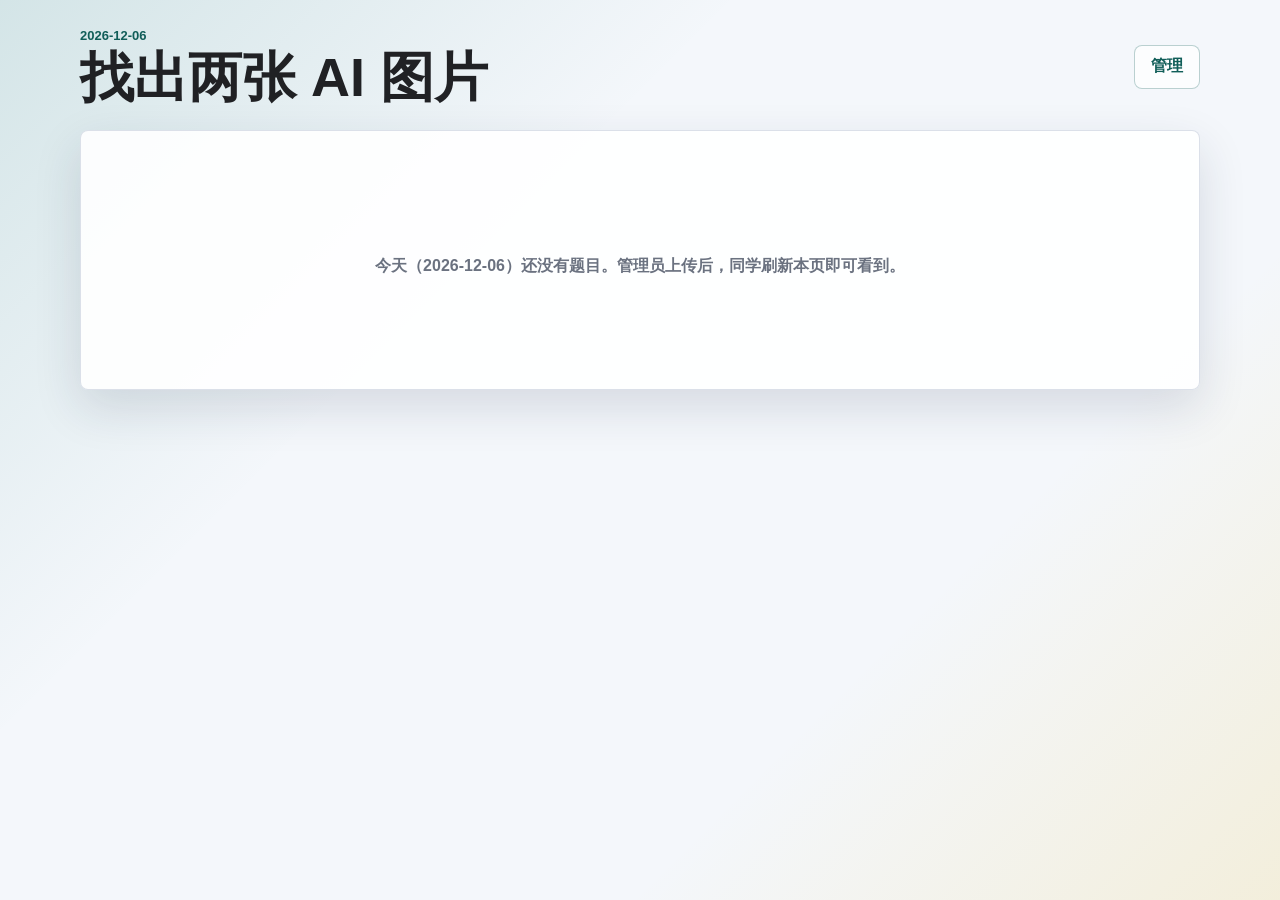
==== index.html @ d79e90b2 "Add files via upload first version" ====
<!doctype html>
<html lang="zh-CN">
  <head>
    <meta charset="utf-8">
    <meta name="viewport" content="width=device-width, initial-scale=1">
    <title>AI 图片辨别挑战</title>
    <link rel="stylesheet" href="styles.css">
  </head>
  <body>
    <main class="shell">
      <header class="topbar">
        <div>
          <p class="eyebrow" id="todayLabel">今日题目</p>
          <h1>找出两张 AI 图片</h1>
        </div>
        <a class="ghost-link" href="admin.html">管理</a>
      </header>

      <section class="status-panel" id="statusPanel">
        <div class="loader"></div>
        <p>正在读取今天的题目...</p>
      </section>

      <section class="game-panel is-hidden" id="gamePanel" aria-live="polite">
        <div class="question-head">
          <div>
            <p class="eyebrow">Today's Challenge</p>
            <h2 id="questionTitle">今日挑战</h2>
          </div>
          <p class="counter"><span id="selectedCount">0</span>/2</p>
        </div>

        <div class="photo-grid" id="photoGrid"></div>

        <div class="actions">
          <button class="primary" id="checkButton" type="button" disabled>提交答案</button>
          <button class="secondary" id="resetButton" type="button">重选</button>
        </div>

        <p class="result" id="resultText" aria-live="polite"></p>
      </section>
    </main>

    <script src="app.js" defer></script>
  </body>
</html>
---- styles.css ----
:root {
  color-scheme: light;
  --ink: #202124;
  --muted: #6b7280;
  --line: #d8dee8;
  --panel: #ffffff;
  --page: #f4f7fb;
  --accent: #0f766e;
  --accent-dark: #115e59;
  --danger: #b42318;
  --ok: #137333;
  --shadow: 0 18px 48px rgba(27, 45, 72, 0.14);
}

* {
  box-sizing: border-box;
}

body {
  margin: 0;
  min-height: 100vh;
  font-family: Arial, "Microsoft YaHei", sans-serif;
  color: var(--ink);
  background:
    linear-gradient(135deg, rgba(15, 118, 110, 0.14), transparent 34%),
    linear-gradient(315deg, rgba(234, 179, 8, 0.13), transparent 30%),
    var(--page);
}

button,
input {
  font: inherit;
}

.shell {
  width: min(1120px, calc(100% - 32px));
  margin: 0 auto;
  padding: 28px 0 48px;
}

.topbar,
.question-head,
.section-head,
.submit-row {
  display: flex;
  align-items: center;
  justify-content: space-between;
  gap: 18px;
}

.topbar {
  margin-bottom: 24px;
}

.eyebrow {
  margin: 0 0 6px;
  color: var(--accent-dark);
  font-size: 13px;
  font-weight: 700;
  letter-spacing: 0;
  text-transform: uppercase;
}

h1,
h2,
p {
  margin-top: 0;
}

h1 {
  margin-bottom: 0;
  font-size: clamp(30px, 6vw, 54px);
  line-height: 1.05;
}

h2 {
  margin-bottom: 14px;
  font-size: 22px;
}

.ghost-link,
button {
  min-height: 44px;
  border-radius: 8px;
  text-decoration: none;
  cursor: pointer;
}

.ghost-link {
  display: inline-flex;
  align-items: center;
  justify-content: center;
  padding: 0 16px;
  color: var(--accent-dark);
  border: 1px solid rgba(17, 94, 89, 0.28);
  background: rgba(255, 255, 255, 0.68);
  font-weight: 700;
  white-space: nowrap;
}

.status-panel,
.game-panel,
.admin-panel {
  background: rgba(255, 255, 255, 0.9);
  border: 1px solid rgba(216, 222, 232, 0.92);
  border-radius: 8px;
  box-shadow: var(--shadow);
}

.status-panel {
  display: grid;
  min-height: 260px;
  place-items: center;
  padding: 32px;
  text-align: center;
}

.loader {
  width: 34px;
  height: 34px;
  border: 4px solid #dce5ee;
  border-top-color: var(--accent);
  border-radius: 50%;
  animation: spin 0.8s linear infinite;
}

@keyframes spin {
  to {
    transform: rotate(360deg);
  }
}

.game-panel,
.admin-panel {
  padding: 22px;
}

.counter {
  display: inline-flex;
  min-width: 62px;
  min-height: 44px;
  align-items: center;
  justify-content: center;
  margin: 0;
  border-radius: 8px;
  background: #e8f5f2;
  color: var(--accent-dark);
  font-size: 20px;
  font-weight: 800;
}

.photo-grid,
.upload-grid {
  display: grid;
  grid-template-columns: repeat(4, minmax(0, 1fr));
  gap: 14px;
}

.photo-card {
  position: relative;
  display: block;
  overflow: hidden;
  min-height: 240px;
  padding: 0;
  border: 3px solid transparent;
  border-radius: 8px;
  background: #e6edf5;
}

.photo-card img,
.preview {
  width: 100%;
  height: 100%;
  object-fit: cover;
}

.photo-card img {
  display: block;
  aspect-ratio: 1 / 1;
}

.photo-card.is-selected {
  border-color: var(--accent);
}

.photo-card.is-correct {
  border-color: var(--ok);
}

.photo-card.is-wrong {
  border-color: var(--danger);
}

.badge {
  position: absolute;
  top: 10px;
  left: 10px;
  display: none;
  min-width: 34px;
  min-height: 34px;
  align-items: center;
  justify-content: center;
  border-radius: 50%;
  background: var(--accent);
  color: white;
  font-weight: 800;
}

.photo-card.is-selected .badge {
  display: inline-flex;
}

.actions {
  display: flex;
  gap: 12px;
  margin-top: 18px;
}

button {
  border: 0;
  padding: 0 18px;
  font-weight: 800;
}

button:disabled {
  cursor: not-allowed;
  opacity: 0.48;
}

.primary {
  color: white;
  background: var(--accent);
}

.primary:not(:disabled):hover {
  background: var(--accent-dark);
}

.secondary {
  color: var(--ink);
  background: #e8edf3;
}

.result {
  margin: 14px 0 0;
  color: var(--muted);
  font-weight: 700;
}

.result.ok {
  color: var(--ok);
}

.result.bad {
  color: var(--danger);
}

.form-section {
  padding: 18px 0;
  border-bottom: 1px solid var(--line);
}

.form-section:first-child {
  padding-top: 0;
}

.form-section h2 {
  font-size: 18px;
}

.field-grid {
  display: grid;
  grid-template-columns: repeat(4, minmax(0, 1fr));
  gap: 14px;
}

.field-grid.two {
  grid-template-columns: 220px 1fr;
}

label span {
  display: block;
  margin-bottom: 8px;
  color: #384252;
  font-weight: 800;
}

input[type="text"],
input[type="password"],
input[type="date"],
input[type="file"] {
  width: 100%;
  min-height: 44px;
  border: 1px solid var(--line);
  border-radius: 8px;
  background: white;
  color: var(--ink);
}

input[type="text"],
input[type="password"],
input[type="date"] {
  padding: 0 12px;
}

input[type="file"] {
  padding: 9px;
}

.section-head p {
  margin: 0 0 14px;
  color: var(--muted);
}

.upload-card {
  min-height: 260px;
  padding: 12px;
  border: 1px solid var(--line);
  border-radius: 8px;
  background: #fbfcfe;
}

.check-row {
  display: flex;
  align-items: center;
  gap: 8px;
  margin: 12px 0;
}

.check-row span {
  margin: 0;
}

.preview {
  display: none;
  aspect-ratio: 1 / 1;
  border-radius: 8px;
  background: #e6edf5;
}

.preview.has-image {
  display: block;
}

.submit-row {
  padding-top: 18px;
}

.is-hidden {
  display: none;
}

@media (max-width: 900px) {
  .photo-grid,
  .upload-grid,
  .field-grid {
    grid-template-columns: repeat(2, minmax(0, 1fr));
  }
}

@media (max-width: 640px) {
  .shell {
    width: min(100% - 20px, 1120px);
    padding-top: 18px;
  }

  .topbar,
  .question-head,
  .section-head,
  .submit-row {
    align-items: stretch;
    flex-direction: column;
  }

  .photo-grid,
  .upload-grid,
  .field-grid,
  .field-grid.two {
    grid-template-columns: 1fr;
  }

  .actions {
    flex-direction: column;
  }

  button,
  .ghost-link {
    width: 100%;
  }
}
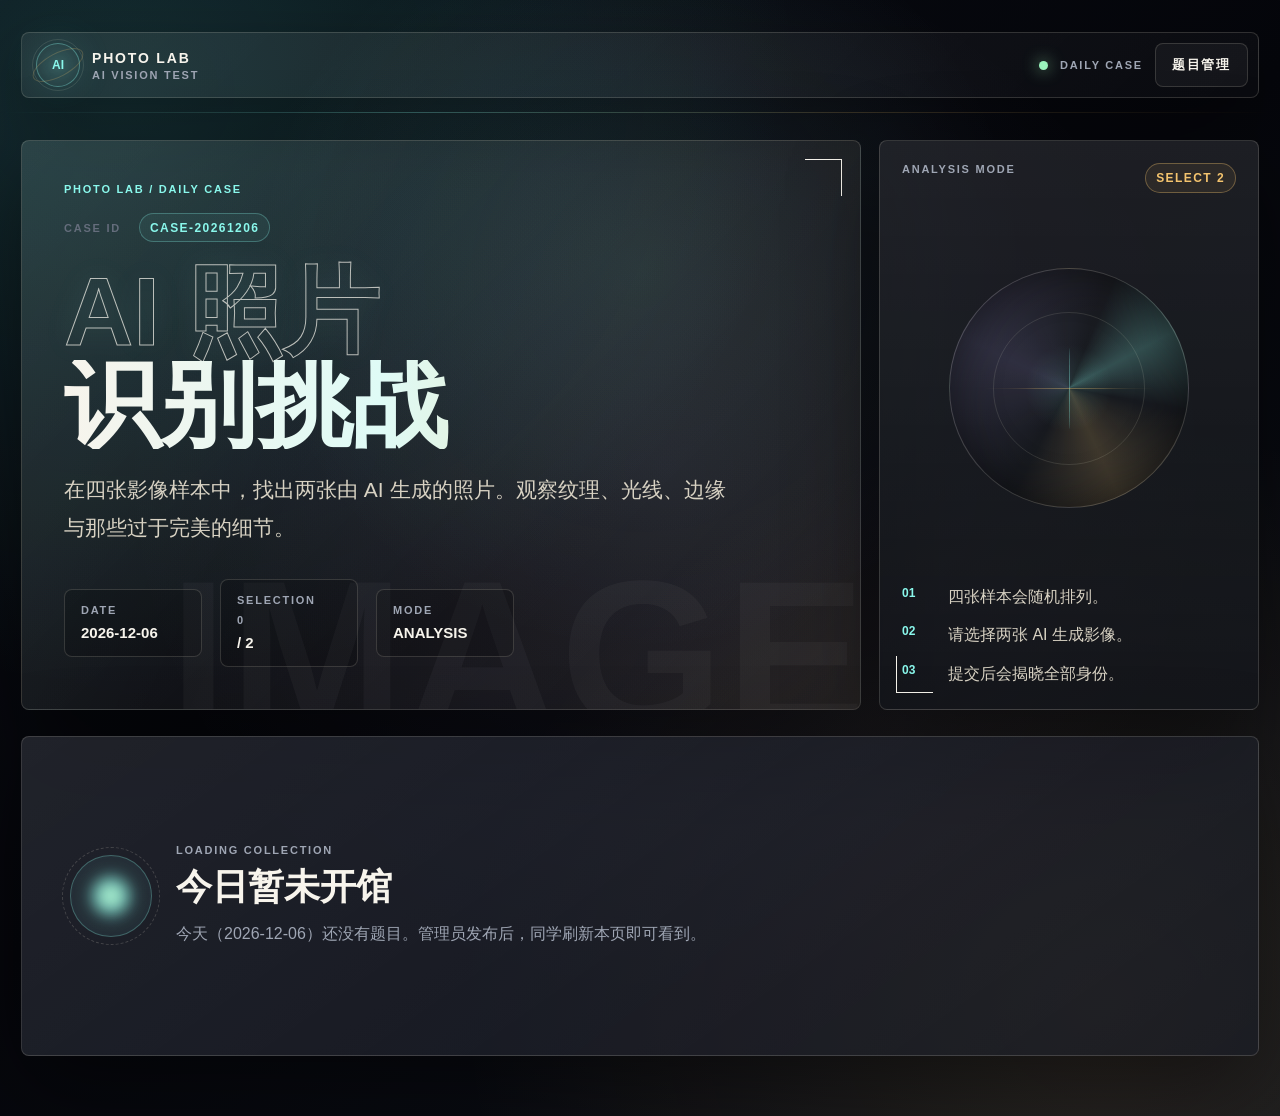
==== commit f6630f6f: "Add files via upload" ====
--- a/index.html
+++ b/index.html
@@ -3,41 +3,142 @@
   <head>
     <meta charset="utf-8">
     <meta name="viewport" content="width=device-width, initial-scale=1">
-    <title>AI 图片辨别挑战</title>
+    <title>AI 照片识别挑战</title>
     <link rel="stylesheet" href="styles.css">
   </head>
-  <body>
-    <main class="shell">
-      <header class="topbar">
-        <div>
-          <p class="eyebrow" id="todayLabel">今日题目</p>
-          <h1>找出两张 AI 图片</h1>
-        </div>
-        <a class="ghost-link" href="admin.html">管理</a>
+  <body class="student-page">
+    <div class="ambient-stage" aria-hidden="true">
+      <span class="spectral-field field-a"></span>
+      <span class="spectral-field field-b"></span>
+      <span class="spectral-field field-c"></span>
+      <span class="scan-field"></span>
+    </div>
+
+    <main class="shell lab-shell">
+      <header class="hero lab-hero">
+        <nav class="topbar lab-nav" aria-label="页面导航">
+          <a class="brand-mark" href="index.html" aria-label="AI Photo Lab 首页">
+            <span class="brand-orbit">AI</span>
+            <span class="brand-copy">
+              <strong>Photo Lab</strong>
+              <small>AI Vision Test</small>
+            </span>
+          </a>
+
+          <div class="nav-console">
+            <span class="signal-dot"></span>
+            <span>Daily Case</span>
+            <a class="ghost-link" href="admin.html">题目管理</a>
+          </div>
+        </nav>
+
+        <section class="hero-layout" aria-label="AI 照片识别挑战说明">
+          <div class="hero-copy">
+            <p class="eyebrow">PHOTO LAB / DAILY CASE</p>
+            <div class="case-line">
+              <span>CASE ID</span>
+              <strong id="caseIdLabel">WAITING</strong>
+            </div>
+            <h1>
+              <span>AI 照片</span>
+              <span>识别挑战</span>
+            </h1>
+            <p class="subtitle">在四张影像样本中，找出两张由 AI 生成的照片。观察纹理、光线、边缘与那些过于完美的细节。</p>
+
+            <div class="hero-metrics" aria-label="挑战状态">
+              <div>
+                <span>DATE</span>
+                <strong id="todayLabel">今日题目</strong>
+              </div>
+              <div>
+                <span>SELECTION</span>
+                <strong><span id="selectedCountHero">0</span> / 2</strong>
+              </div>
+              <div>
+                <span>MODE</span>
+                <strong>ANALYSIS</strong>
+              </div>
+            </div>
+          </div>
+
+          <aside class="lab-dashboard" aria-label="挑战规则">
+            <div class="dashboard-head">
+              <span>Analysis Mode</span>
+              <strong>Select 2</strong>
+            </div>
+            <div class="scope-dial" aria-hidden="true">
+              <span></span>
+              <span></span>
+              <span></span>
+            </div>
+            <ol class="rule-list">
+              <li><span>01</span>四张样本会随机排列。</li>
+              <li><span>02</span>请选择两张 AI 生成影像。</li>
+              <li><span>03</span>提交后会揭晓全部身份。</li>
+            </ol>
+          </aside>
+        </section>
       </header>
 
-      <section class="status-panel" id="statusPanel">
-        <div class="loader"></div>
-        <p>正在读取今天的题目...</p>
+      <section class="status-panel" id="statusPanel" aria-live="polite">
+        <div class="loading-mark" aria-hidden="true">
+          <span></span>
+          <span></span>
+        </div>
+        <div>
+          <p class="panel-label">Loading Collection</p>
+          <h2>正在读取今天的题目</h2>
+          <p class="panel-copy">如果今天还没有发布题目，这里会给出清晰提示。</p>
+        </div>
       </section>
 
       <section class="game-panel is-hidden" id="gamePanel" aria-live="polite">
+        <div class="case-strip">
+          <span>AI VISION TEST</span>
+          <span>SELECT 2</span>
+          <span>TRUTH ANALYSIS</span>
+        </div>
+
         <div class="question-head">
           <div>
-            <p class="eyebrow">Today's Challenge</p>
+            <p class="panel-label">Image Samples</p>
             <h2 id="questionTitle">今日挑战</h2>
           </div>
-          <p class="counter"><span id="selectedCount">0</span>/2</p>
+          <div class="selection-meter" aria-live="polite">
+            <span>已选择</span>
+            <strong><span id="selectedCount">0</span> / 2</strong>
+          </div>
         </div>
 
-        <div class="photo-grid" id="photoGrid"></div>
+        <p class="hint-line" id="selectionHint">请选择两张你认为由 AI 生成的照片。</p>
 
-        <div class="actions">
-          <button class="primary" id="checkButton" type="button" disabled>提交答案</button>
-          <button class="secondary" id="resetButton" type="button">重选</button>
+        <div class="gallery-stage">
+          <div class="gallery-axis" aria-hidden="true">
+            <span>LATENT SPACE</span>
+            <span>VISUAL TRUTH</span>
+          </div>
+          <div class="photo-grid" id="photoGrid"></div>
         </div>
 
-        <p class="result" id="resultText" aria-live="polite"></p>
+        <div class="actions lab-actions">
+          <button class="primary" id="checkButton" type="button" disabled>
+            <span>提交答案</span>
+            <small>Run Analysis</small>
+          </button>
+          <button class="secondary" id="resetButton" type="button">重新开始</button>
+        </div>
+
+        <section class="result-panel is-hidden" id="resultPanel" aria-live="polite">
+          <div class="result-head">
+            <div>
+              <p class="panel-label">Image Analysis Report</p>
+              <h2 id="resultTitle">识别结果</h2>
+            </div>
+            <span class="report-stamp" id="resultStamp">PENDING</span>
+          </div>
+          <p class="result-summary" id="resultSummary"></p>
+          <div class="identity-list" id="identityList"></div>
+        </section>
       </section>
     </main>
 
--- a/styles.css
+++ b/styles.css
@@ -1,30 +1,79 @@
 :root {
-  color-scheme: light;
-  --ink: #202124;
-  --muted: #6b7280;
-  --line: #d8dee8;
-  --panel: #ffffff;
-  --page: #f4f7fb;
-  --accent: #0f766e;
-  --accent-dark: #115e59;
-  --danger: #b42318;
-  --ok: #137333;
-  --shadow: 0 18px 48px rgba(27, 45, 72, 0.14);
+  color-scheme: dark;
+  --bg: #07080c;
+  --bg-deep: #020308;
+  --ink: #f7f4ec;
+  --ink-soft: #d8d2c3;
+  --muted: #9fa6b4;
+  --quiet: #656d7c;
+  --line: rgba(238, 232, 214, 0.16);
+  --line-strong: rgba(238, 232, 214, 0.36);
+  --glass: rgba(16, 19, 29, 0.66);
+  --glass-strong: rgba(19, 22, 33, 0.86);
+  --glass-soft: rgba(255, 255, 255, 0.055);
+  --cyan: #8af8ec;
+  --cyan-strong: #48d8ce;
+  --amber: #f4c46e;
+  --violet: #b7a7ff;
+  --rose: #ff7c9a;
+  --ok: #9af2bc;
+  --danger: #ff7e93;
+  --shadow: 0 30px 90px rgba(0, 0, 0, 0.48);
+  --radius: 8px;
+  --cursor-x: 50%;
+  --cursor-y: 24%;
 }
 
 * {
   box-sizing: border-box;
 }
 
+html {
+  min-width: 0;
+  background: var(--bg-deep);
+}
+
 body {
+  position: relative;
+  min-width: 0;
+  min-height: 100vh;
   margin: 0;
-  min-height: 100vh;
+  overflow-x: hidden;
+  color: var(--ink);
   font-family: Arial, "Microsoft YaHei", sans-serif;
-  color: var(--ink);
   background:
-    linear-gradient(135deg, rgba(15, 118, 110, 0.14), transparent 34%),
-    linear-gradient(315deg, rgba(234, 179, 8, 0.13), transparent 30%),
-    var(--page);
+    radial-gradient(circle at var(--cursor-x) var(--cursor-y), rgba(138, 248, 236, 0.095), transparent 24rem),
+    radial-gradient(ellipse at 10% 8%, rgba(72, 216, 206, 0.16), transparent 42rem),
+    radial-gradient(ellipse at 86% 90%, rgba(244, 196, 110, 0.13), transparent 40rem),
+    radial-gradient(ellipse at 52% 42%, rgba(183, 167, 255, 0.08), transparent 34rem),
+    linear-gradient(145deg, #0a0d14 0%, #05060b 48%, #0d1018 100%);
+}
+
+body::before,
+body::after {
+  position: fixed;
+  inset: 0;
+  pointer-events: none;
+  content: "";
+}
+
+body::before {
+  z-index: -3;
+  background:
+    linear-gradient(90deg, rgba(255, 255, 255, 0.026) 1px, transparent 1px),
+    linear-gradient(rgba(255, 255, 255, 0.02) 1px, transparent 1px),
+    linear-gradient(115deg, transparent 0 47%, rgba(138, 248, 236, 0.07) 48%, transparent 49% 100%);
+  background-size: 74px 74px, 74px 74px, 100% 100%;
+  mask-image: radial-gradient(ellipse at 50% 38%, black, transparent 76%);
+}
+
+body::after {
+  z-index: -1;
+  opacity: 0.5;
+  background-image:
+    repeating-linear-gradient(0deg, rgba(255, 255, 255, 0.035) 0 1px, transparent 1px 4px),
+    radial-gradient(ellipse at center, transparent 46%, rgba(0, 0, 0, 0.56) 100%);
+  mix-blend-mode: screen;
 }
 
 button,
@@ -32,16 +81,163 @@
   font: inherit;
 }
 
+button {
+  border: 0;
+}
+
+img {
+  max-width: 100%;
+}
+
+.ambient-stage {
+  position: fixed;
+  inset: -18vh -12vw;
+  z-index: -4;
+  overflow: hidden;
+  pointer-events: none;
+}
+
+.spectral-field,
+.scan-field {
+  position: absolute;
+  opacity: 0.72;
+  filter: blur(22px);
+  transform-origin: center;
+  will-change: transform;
+}
+
+.field-a {
+  width: 58vw;
+  height: 58vh;
+  left: -14vw;
+  top: -9vh;
+  background: radial-gradient(ellipse at center, rgba(72, 216, 206, 0.22), rgba(72, 216, 206, 0.02) 56%, transparent 70%);
+  animation: driftFieldA 24s ease-in-out infinite alternate;
+}
+
+.field-b {
+  width: 56vw;
+  height: 54vh;
+  right: -12vw;
+  bottom: -8vh;
+  background: radial-gradient(ellipse at center, rgba(244, 196, 110, 0.18), rgba(244, 196, 110, 0.025) 58%, transparent 72%);
+  animation: driftFieldB 28s ease-in-out infinite alternate;
+}
+
+.field-c {
+  width: 64vw;
+  height: 38vh;
+  left: 18vw;
+  top: 30vh;
+  background: radial-gradient(ellipse at center, rgba(183, 167, 255, 0.13), rgba(183, 167, 255, 0.018) 60%, transparent 78%);
+  animation: driftFieldC 32s ease-in-out infinite alternate;
+}
+
+.scan-field {
+  inset: 0;
+  opacity: 0.2;
+  filter: none;
+  background: linear-gradient(100deg, transparent 0 42%, rgba(138, 248, 236, 0.12), transparent 56% 100%);
+  animation: slowScan 14s ease-in-out infinite;
+}
+
+@keyframes driftFieldA {
+  from { transform: translate3d(0, 0, 0) rotate(-6deg) scale(1); }
+  to { transform: translate3d(9vw, 5vh, 0) rotate(5deg) scale(1.08); }
+}
+
+@keyframes driftFieldB {
+  from { transform: translate3d(0, 0, 0) rotate(7deg) scale(1); }
+  to { transform: translate3d(-8vw, -4vh, 0) rotate(-4deg) scale(1.06); }
+}
+
+@keyframes driftFieldC {
+  from { transform: translate3d(-4vw, 2vh, 0) scale(1); }
+  to { transform: translate3d(5vw, -3vh, 0) scale(1.12); }
+}
+
+@keyframes slowScan {
+  0%, 100% { transform: translateX(-16%); opacity: 0.08; }
+  45%, 55% { opacity: 0.22; }
+  100% { transform: translateX(16%); }
+}
+
+@keyframes pageRise {
+  from { opacity: 0; transform: translateY(16px); }
+  to { opacity: 1; transform: translateY(0); }
+}
+
+@keyframes panelIn {
+  from { opacity: 0; transform: translateY(18px); }
+  to { opacity: 1; transform: translateY(0); }
+}
+
+@keyframes cardIn {
+  from { opacity: 0; transform: translateY(24px) scale(0.975) rotateX(2deg); }
+  to { opacity: 1; transform: translateY(0) scale(1) rotateX(var(--rx, 0deg)) rotateY(var(--ry, 0deg)); }
+}
+
+@keyframes softPulse {
+  0%, 100% { opacity: 0.34; transform: scale(0.94); }
+  50% { opacity: 1; transform: scale(1.07); }
+}
+
+@keyframes sampleSelect {
+  0% { transform: scale(1); }
+  45% { transform: scale(0.985); }
+  100% { transform: scale(1); }
+}
+
+@keyframes shakeLimit {
+  0%, 100% { transform: translateX(0); }
+  25% { transform: translateX(-7px); }
+  75% { transform: translateX(7px); }
+}
+
+@keyframes reportOpen {
+  from { opacity: 0; clip-path: inset(0 0 100% 0); transform: translateY(18px); }
+  to { opacity: 1; clip-path: inset(0 0 0 0); transform: translateY(0); }
+}
+
 .shell {
-  width: min(1120px, calc(100% - 32px));
+  width: min(1240px, calc(100% - 42px));
   margin: 0 auto;
-  padding: 28px 0 48px;
+  padding: 26px 0 60px;
+  animation: pageRise 680ms ease both;
+}
+
+.admin-shell {
+  width: min(1280px, calc(100% - 42px));
+}
+
+.hero {
+  position: relative;
+  padding: 6px 0 26px;
+}
+
+.hero::before {
+  position: absolute;
+  inset: 86px -28px auto;
+  height: 1px;
+  background: linear-gradient(90deg, transparent, rgba(138, 248, 236, 0.34), rgba(244, 196, 110, 0.22), transparent);
+  content: "";
 }
 
 .topbar,
+.hero-layout,
 .question-head,
-.section-head,
-.submit-row {
+.panel-heading,
+.publish-panel,
+.result-head,
+.upload-card-head,
+.file-row,
+.actions,
+.nav-console,
+.case-line,
+.hero-metrics,
+.dashboard-head,
+.case-strip,
+.gallery-axis {
   display: flex;
   align-items: center;
   justify-content: space-between;
@@ -49,16 +245,195 @@
 }
 
 .topbar {
-  margin-bottom: 24px;
+  min-height: 62px;
+  margin-bottom: 42px;
+  padding: 10px;
+  border: 1px solid var(--line);
+  border-radius: var(--radius);
+  background: linear-gradient(135deg, rgba(255, 255, 255, 0.075), rgba(255, 255, 255, 0.025));
+  box-shadow: 0 18px 60px rgba(0, 0, 0, 0.3);
+  backdrop-filter: blur(24px);
+}
+
+.brand-mark,
+.ghost-link {
+  display: inline-flex;
+  align-items: center;
+  color: var(--ink);
+  text-decoration: none;
+}
+
+.brand-mark {
+  gap: 12px;
+  padding-left: 4px;
+}
+
+.brand-orbit {
+  position: relative;
+  display: grid;
+  width: 44px;
+  height: 44px;
+  place-items: center;
+  border: 1px solid rgba(138, 248, 236, 0.38);
+  border-radius: 50%;
+  color: var(--cyan);
+  background: radial-gradient(circle, rgba(138, 248, 236, 0.18), rgba(138, 248, 236, 0.04) 62%, transparent);
+  box-shadow: inset 0 0 28px rgba(138, 248, 236, 0.08), 0 0 36px rgba(72, 216, 206, 0.14);
+  font-size: 12px;
+  font-weight: 900;
+}
+
+.brand-orbit::before,
+.brand-orbit::after {
+  position: absolute;
+  inset: -5px;
+  border: 1px solid rgba(238, 232, 214, 0.12);
+  border-radius: 50%;
+  content: "";
+}
+
+.brand-orbit::after {
+  inset: 9px -7px;
+  border-color: rgba(244, 196, 110, 0.22);
+  transform: rotate(-28deg);
+}
+
+.brand-copy {
+  display: grid;
+  gap: 3px;
+}
+
+.brand-copy strong {
+  font-size: 14px;
+  letter-spacing: 0.13em;
+  text-transform: uppercase;
+}
+
+.brand-copy small,
+.nav-console,
+.case-line,
+.hero-metrics span,
+.dashboard-head span,
+.case-strip,
+.gallery-axis,
+.panel-label,
+.eyebrow,
+.note-kicker {
+  color: var(--muted);
+  font-size: 11px;
+  font-weight: 900;
+  letter-spacing: 0.16em;
+  text-transform: uppercase;
+}
+
+.nav-console {
+  gap: 12px;
+}
+
+.signal-dot {
+  width: 9px;
+  height: 9px;
+  border-radius: 50%;
+  background: var(--ok);
+  box-shadow: 0 0 16px rgba(154, 242, 188, 0.8);
+}
+
+.ghost-link,
+button {
+  min-height: 44px;
+  border-radius: var(--radius);
+}
+
+.ghost-link {
+  justify-content: center;
+  padding: 0 16px;
+  border: 1px solid var(--line);
+  background: rgba(255, 255, 255, 0.045);
+  color: var(--ink);
+  font-size: 13px;
+  font-weight: 800;
+  transition: border-color 180ms ease, background 180ms ease, transform 180ms ease;
+}
+
+.ghost-link:hover {
+  border-color: rgba(138, 248, 236, 0.48);
+  background: rgba(138, 248, 236, 0.075);
+  transform: translateY(-1px);
+}
+
+.hero-layout {
+  align-items: stretch;
+  display: grid;
+  grid-template-columns: minmax(0, 1fr) minmax(310px, 380px);
+}
+
+.hero-copy {
+  position: relative;
+  min-height: 430px;
+  padding: clamp(22px, 4vw, 42px);
+  border: 1px solid var(--line);
+  border-radius: var(--radius);
+  background:
+    linear-gradient(135deg, rgba(255, 255, 255, 0.082), rgba(255, 255, 255, 0.024)),
+    linear-gradient(115deg, rgba(138, 248, 236, 0.06), transparent 36%, rgba(244, 196, 110, 0.04));
+  box-shadow: var(--shadow);
+  overflow: hidden;
+  backdrop-filter: blur(28px);
+}
+
+.hero-copy::before {
+  position: absolute;
+  right: -8px;
+  bottom: -30px;
+  color: rgba(255, 255, 255, 0.035);
+  content: "IMAGE";
+  font-size: clamp(92px, 18vw, 210px);
+  font-weight: 900;
+  letter-spacing: 0.01em;
+  line-height: 0.8;
+}
+
+.hero-copy::after,
+.lab-dashboard::before,
+.photo-card::before,
+.control-panel::before {
+  position: absolute;
+  width: 36px;
+  height: 36px;
+  border-color: rgba(138, 248, 236, 0.32);
+  content: "";
+}
+
+.hero-copy::after {
+  right: 18px;
+  top: 18px;
+  border-top: 1px solid;
+  border-right: 1px solid;
 }
 
 .eyebrow {
-  margin: 0 0 6px;
-  color: var(--accent-dark);
-  font-size: 13px;
-  font-weight: 700;
-  letter-spacing: 0;
-  text-transform: uppercase;
+  margin: 0 0 18px;
+  color: var(--cyan);
+}
+
+.case-line {
+  justify-content: flex-start;
+  margin-bottom: 26px;
+}
+
+.case-line span {
+  color: var(--quiet);
+}
+
+.case-line strong {
+  min-height: 28px;
+  padding: 7px 10px 6px;
+  border: 1px solid rgba(138, 248, 236, 0.28);
+  border-radius: 999px;
+  color: var(--cyan);
+  background: rgba(138, 248, 236, 0.06);
+  font-size: 12px;
+  letter-spacing: 0.12em;
 }
 
 h1,
@@ -68,183 +443,1086 @@
 }
 
 h1 {
+  position: relative;
+  z-index: 1;
+  display: grid;
+  gap: 4px;
+  margin: 0 0 22px;
+  font-size: clamp(42px, 8vw, 96px);
+  line-height: 0.92;
+  letter-spacing: 0;
+  text-wrap: balance;
+}
+
+h1 span:first-child {
+  color: transparent;
+  -webkit-text-stroke: 1px rgba(247, 244, 236, 0.72);
+  text-shadow: 0 0 32px rgba(138, 248, 236, 0.08);
+}
+
+h1 span:last-child {
+  background: linear-gradient(92deg, var(--ink) 0%, #dffbf6 42%, #f5d496 100%);
+  -webkit-background-clip: text;
+  background-clip: text;
+  color: transparent;
+}
+
+h2 {
   margin-bottom: 0;
-  font-size: clamp(30px, 6vw, 54px);
-  line-height: 1.05;
-}
-
-h2 {
-  margin-bottom: 14px;
+  font-size: clamp(22px, 3vw, 36px);
+  line-height: 1.12;
+  letter-spacing: 0;
+}
+
+.subtitle {
+  position: relative;
+  z-index: 1;
+  width: min(680px, 100%);
+  margin: 0;
+  color: var(--ink-soft);
+  font-size: clamp(16px, 2vw, 21px);
+  line-height: 1.82;
+}
+
+.hero-metrics {
+  position: relative;
+  z-index: 1;
+  justify-content: flex-start;
+  flex-wrap: wrap;
+  margin-top: 32px;
+}
+
+.hero-metrics div {
+  min-width: 138px;
+  padding: 14px 16px;
+  border: 1px solid var(--line);
+  border-radius: var(--radius);
+  background: rgba(0, 0, 0, 0.18);
+}
+
+.hero-metrics span {
+  display: block;
+  margin-bottom: 8px;
+}
+
+.hero-metrics strong {
+  color: var(--ink);
+  font-size: 15px;
+}
+
+.lab-dashboard {
+  position: relative;
+  display: grid;
+  grid-template-rows: auto 1fr auto;
+  min-height: 430px;
+  padding: 22px;
+  border: 1px solid var(--line);
+  border-radius: var(--radius);
+  background:
+    linear-gradient(180deg, rgba(255, 255, 255, 0.09), rgba(255, 255, 255, 0.03)),
+    rgba(9, 12, 18, 0.66);
+  box-shadow: var(--shadow);
+  overflow: hidden;
+  backdrop-filter: blur(24px);
+}
+
+.lab-dashboard::before {
+  left: 16px;
+  bottom: 16px;
+  border-bottom: 1px solid;
+  border-left: 1px solid;
+}
+
+.dashboard-head {
+  align-items: flex-start;
+}
+
+.dashboard-head strong {
+  display: inline-flex;
+  min-height: 30px;
+  align-items: center;
+  padding: 0 10px;
+  border: 1px solid rgba(244, 196, 110, 0.34);
+  border-radius: 999px;
+  color: var(--amber);
+  background: rgba(244, 196, 110, 0.07);
+  font-size: 12px;
+  letter-spacing: 0.12em;
+  text-transform: uppercase;
+}
+
+.scope-dial {
+  position: relative;
+  align-self: center;
+  justify-self: center;
+  width: min(240px, 72vw);
+  aspect-ratio: 1;
+  border: 1px solid rgba(238, 232, 214, 0.16);
+  border-radius: 50%;
+  background:
+    radial-gradient(circle, rgba(138, 248, 236, 0.11), transparent 26%),
+    conic-gradient(from 22deg, transparent, rgba(138, 248, 236, 0.24), transparent 22%, rgba(244, 196, 110, 0.18), transparent 52%, rgba(183, 167, 255, 0.14), transparent);
+  box-shadow: inset 0 0 46px rgba(0, 0, 0, 0.48);
+}
+
+.scope-dial span {
+  position: absolute;
+  inset: 18%;
+  border: 1px solid rgba(238, 232, 214, 0.12);
+  border-radius: 50%;
+}
+
+.scope-dial span:nth-child(2) {
+  inset: 33% auto auto 50%;
+  width: 1px;
+  height: 34%;
+  border: 0;
+  background: rgba(138, 248, 236, 0.36);
+  transform-origin: bottom;
+  animation: dialSweep 7s linear infinite;
+}
+
+.scope-dial span:nth-child(3) {
+  inset: 50% auto auto 14%;
+  width: 72%;
+  height: 1px;
+  border: 0;
+  background: linear-gradient(90deg, transparent, rgba(244, 196, 110, 0.4), transparent);
+}
+
+@keyframes dialSweep {
+  to { transform: rotate(360deg); }
+}
+
+.rule-list {
+  display: grid;
+  gap: 12px;
+  margin: 0;
+  padding: 0;
+  color: var(--ink-soft);
+  list-style: none;
+  line-height: 1.65;
+}
+
+.rule-list li {
+  display: grid;
+  grid-template-columns: 34px 1fr;
+  gap: 12px;
+  align-items: start;
+}
+
+.rule-list span {
+  color: var(--cyan);
+  font-size: 12px;
+  font-weight: 900;
+}
+
+.status-panel,
+.game-panel,
+.control-panel,
+.publish-panel,
+.result-panel {
+  position: relative;
+  border: 1px solid var(--line);
+  border-radius: var(--radius);
+  background:
+    linear-gradient(145deg, rgba(255, 255, 255, 0.085), rgba(255, 255, 255, 0.025)),
+    var(--glass);
+  box-shadow: var(--shadow);
+  backdrop-filter: blur(26px);
+  animation: panelIn 520ms ease both;
+}
+
+.status-panel {
+  display: grid;
+  min-height: 320px;
+  grid-template-columns: auto minmax(0, 1fr);
+  align-items: center;
+  gap: 24px;
+  padding: clamp(24px, 5vw, 48px);
+}
+
+.loading-mark {
+  position: relative;
+  width: 82px;
+  height: 82px;
+  border: 1px solid rgba(138, 248, 236, 0.3);
+  border-radius: 50%;
+  background: rgba(138, 248, 236, 0.035);
+  box-shadow: inset 0 0 34px rgba(138, 248, 236, 0.08);
+}
+
+.loading-mark::before {
+  position: absolute;
+  inset: -9px;
+  border: 1px dashed rgba(238, 232, 214, 0.18);
+  border-radius: 50%;
+  content: "";
+  animation: dialSweep 10s linear infinite;
+}
+
+.loading-mark span {
+  position: absolute;
+  inset: 22px;
+  border-radius: 50%;
+  background: var(--cyan);
+  filter: blur(9px);
+  animation: softPulse 1.8s ease-in-out infinite;
+}
+
+.loading-mark span + span {
+  inset: 34px;
+  background: var(--amber);
+  animation-delay: 0.4s;
+}
+
+.status-panel h2 {
+  margin: 7px 0 12px;
+}
+
+.panel-copy,
+.hint-line {
+  margin-bottom: 0;
+  color: var(--muted);
+  line-height: 1.75;
+}
+
+.status-panel.bad {
+  border-color: rgba(255, 126, 147, 0.35);
+}
+
+.game-panel {
+  margin-top: 20px;
+  padding: clamp(18px, 3vw, 30px);
+  overflow: hidden;
+}
+
+.game-panel::before {
+  position: absolute;
+  inset: 0;
+  pointer-events: none;
+  background:
+    linear-gradient(90deg, transparent, rgba(138, 248, 236, 0.06), transparent),
+    linear-gradient(180deg, rgba(255, 255, 255, 0.055), transparent 20%);
+  content: "";
+}
+
+.case-strip {
+  position: relative;
+  z-index: 1;
+  min-height: 38px;
+  margin-bottom: 20px;
+  padding-bottom: 12px;
+  border-bottom: 1px solid var(--line);
+  color: var(--quiet);
+}
+
+.case-strip span:nth-child(2) {
+  color: var(--cyan);
+}
+
+.question-head,
+.hint-line,
+.gallery-stage,
+.actions,
+.result-panel {
+  position: relative;
+  z-index: 1;
+}
+
+.question-head {
+  margin-bottom: 12px;
+}
+
+.selection-meter {
+  display: grid;
+  min-width: 142px;
+  min-height: 64px;
+  place-items: center;
+  padding: 8px 18px;
+  border: 1px solid rgba(138, 248, 236, 0.22);
+  border-radius: var(--radius);
+  background:
+    linear-gradient(135deg, rgba(138, 248, 236, 0.08), rgba(255, 255, 255, 0.025));
+  color: var(--muted);
+  text-align: center;
+}
+
+.selection-meter strong {
+  color: var(--cyan);
   font-size: 22px;
 }
 
-.ghost-link,
+.hint-line {
+  min-height: 30px;
+  margin-bottom: 18px;
+}
+
+.hint-line.is-warning {
+  color: var(--amber);
+}
+
+.gallery-stage {
+  padding: 16px;
+  border: 1px solid rgba(238, 232, 214, 0.12);
+  border-radius: var(--radius);
+  background:
+    linear-gradient(90deg, rgba(255, 255, 255, 0.035) 1px, transparent 1px),
+    linear-gradient(rgba(255, 255, 255, 0.025) 1px, transparent 1px),
+    rgba(0, 0, 0, 0.16);
+  background-size: 36px 36px;
+}
+
+.gallery-axis {
+  margin-bottom: 12px;
+  color: var(--quiet);
+}
+
+.photo-grid,
+.upload-grid,
+.field-grid,
+.identity-list {
+  display: grid;
+  gap: 16px;
+}
+
+.photo-grid {
+  grid-template-columns: repeat(4, minmax(0, 1fr));
+  perspective: 1200px;
+}
+
+.photo-card {
+  position: relative;
+  display: block;
+  min-width: 0;
+  min-height: 0;
+  padding: 10px;
+  overflow: hidden;
+  border: 1px solid rgba(238, 232, 214, 0.18);
+  border-radius: var(--radius);
+  color: var(--ink);
+  background:
+    linear-gradient(145deg, rgba(255, 255, 255, 0.08), rgba(255, 255, 255, 0.02)),
+    #0c0f16;
+  box-shadow: 0 28px 72px rgba(0, 0, 0, 0.38);
+  cursor: pointer;
+  opacity: 0;
+  transform-style: preserve-3d;
+  animation: cardIn 620ms cubic-bezier(0.2, 0.8, 0.2, 1) forwards;
+  animation-delay: var(--delay, 0ms);
+  transition: border-color 190ms ease, box-shadow 190ms ease, transform 190ms ease, background 190ms ease;
+}
+
+.photo-card::before {
+  right: 9px;
+  top: 9px;
+  border-top: 1px solid;
+  border-right: 1px solid;
+}
+
+.photo-card::after {
+  position: absolute;
+  inset: 0;
+  opacity: 0;
+  background:
+    linear-gradient(115deg, transparent 18%, rgba(255, 255, 255, 0.18) 46%, transparent 68%),
+    radial-gradient(circle at var(--mx, 50%) var(--my, 50%), rgba(138, 248, 236, 0.16), transparent 34%);
+  content: "";
+  transform: translateX(-22%);
+  transition: opacity 190ms ease, transform 360ms ease;
+}
+
+.photo-card:hover {
+  border-color: rgba(138, 248, 236, 0.54);
+  box-shadow: 0 34px 84px rgba(0, 0, 0, 0.48), 0 0 0 1px rgba(138, 248, 236, 0.08);
+}
+
+.photo-card:hover::after {
+  opacity: 1;
+  transform: translateX(12%);
+}
+
+.photo-card.is-selected {
+  border-color: rgba(138, 248, 236, 0.94);
+  background:
+    linear-gradient(145deg, rgba(138, 248, 236, 0.12), rgba(255, 255, 255, 0.03)),
+    #0d1119;
+  box-shadow: 0 34px 86px rgba(0, 0, 0, 0.52), 0 0 38px rgba(72, 216, 206, 0.22);
+}
+
+.photo-card.is-selecting {
+  opacity: 1;
+  transform: rotateX(var(--rx, 0deg)) rotateY(var(--ry, 0deg)) scale(0.985);
+}
+
+.photo-card.is-limit-hit {
+  animation: shakeLimit 240ms ease;
+}
+
+.photo-media {
+  position: relative;
+  aspect-ratio: 4 / 5;
+  overflow: hidden;
+  border-radius: 4px;
+  background: #111521;
+}
+
+.photo-media::before,
+.photo-media::after {
+  position: absolute;
+  z-index: 2;
+  inset: 12px;
+  border-color: rgba(238, 232, 214, 0.22);
+  pointer-events: none;
+  content: "";
+}
+
+.photo-media::before {
+  border-top: 1px solid;
+  border-left: 1px solid;
+}
+
+.photo-media::after {
+  border-right: 1px solid;
+  border-bottom: 1px solid;
+}
+
+.photo-media img {
+  display: block;
+  width: 100%;
+  height: 100%;
+  object-fit: cover;
+  opacity: 0;
+  filter: saturate(0.94) contrast(1.04);
+  transform: scale(1.015);
+  transition: opacity 300ms ease, transform 420ms ease, filter 240ms ease;
+}
+
+.photo-card:hover .photo-media img {
+  filter: saturate(1.04) contrast(1.06);
+  transform: scale(1.06);
+}
+
+.photo-card.is-loaded .photo-media img {
+  opacity: 1;
+}
+
+.broken-state {
+  position: absolute;
+  inset: 0;
+  display: none;
+  place-items: center;
+  padding: 24px;
+  color: var(--muted);
+  background:
+    linear-gradient(135deg, rgba(138, 248, 236, 0.08), rgba(244, 196, 110, 0.045)),
+    #111520;
+  text-align: center;
+  line-height: 1.7;
+}
+
+.photo-card.is-broken .broken-state {
+  display: grid;
+}
+
+.card-index,
+.selected-tag,
+.identity-chip {
+  position: absolute;
+  z-index: 4;
+  border: 1px solid rgba(238, 232, 214, 0.18);
+  border-radius: 999px;
+  background: rgba(2, 3, 8, 0.58);
+  backdrop-filter: blur(14px);
+}
+
+.card-index {
+  top: 18px;
+  left: 18px;
+  display: inline-grid;
+  min-width: 42px;
+  min-height: 30px;
+  place-items: center;
+  color: var(--muted);
+  font-size: 12px;
+  font-weight: 900;
+  letter-spacing: 0.1em;
+}
+
+.photo-card.is-selected .card-index {
+  border-color: rgba(138, 248, 236, 0.52);
+  color: var(--cyan);
+}
+
+.selected-tag {
+  top: 18px;
+  right: 18px;
+  display: none;
+  padding: 8px 11px 7px;
+  color: var(--cyan);
+  font-size: 10px;
+  font-weight: 900;
+  letter-spacing: 0.13em;
+}
+
+.photo-card.is-selected .selected-tag {
+  display: inline-flex;
+}
+
+.identity-chip {
+  left: 18px;
+  bottom: 18px;
+  padding: 8px 11px 7px;
+  color: var(--muted);
+  font-size: 12px;
+  font-weight: 900;
+}
+
+.photo-card.is-ai-reveal {
+  border-color: rgba(154, 242, 188, 0.86);
+  box-shadow: 0 34px 86px rgba(0, 0, 0, 0.52), 0 0 34px rgba(154, 242, 188, 0.14);
+}
+
+.photo-card.is-real-reveal {
+  border-color: rgba(238, 232, 214, 0.32);
+}
+
+.photo-card.is-wrong-choice {
+  border-color: rgba(255, 126, 147, 0.86);
+  box-shadow: 0 34px 86px rgba(0, 0, 0, 0.52), 0 0 34px rgba(255, 126, 147, 0.12);
+}
+
+.photo-card.is-ai-reveal .identity-chip {
+  border-color: rgba(154, 242, 188, 0.42);
+  color: var(--ok);
+  background: rgba(18, 64, 42, 0.58);
+}
+
+.photo-card.is-real-reveal .identity-chip {
+  color: var(--ink);
+}
+
+.actions {
+  justify-content: flex-start;
+  flex-wrap: wrap;
+  margin-top: 22px;
+}
+
 button {
-  min-height: 44px;
-  border-radius: 8px;
-  text-decoration: none;
-  cursor: pointer;
-}
-
-.ghost-link {
   display: inline-flex;
   align-items: center;
   justify-content: center;
-  padding: 0 16px;
-  color: var(--accent-dark);
-  border: 1px solid rgba(17, 94, 89, 0.28);
-  background: rgba(255, 255, 255, 0.68);
-  font-weight: 700;
+  gap: 9px;
+  min-height: 48px;
+  padding: 0 20px;
+  color: var(--ink);
+  font-weight: 900;
+  cursor: pointer;
+  transition: transform 170ms ease, border-color 170ms ease, background 170ms ease, opacity 170ms ease, box-shadow 170ms ease;
+}
+
+button small {
+  color: var(--muted);
+  font-size: 11px;
+  font-weight: 900;
+  letter-spacing: 0.12em;
+  text-transform: uppercase;
+}
+
+button:not(:disabled):active {
+  transform: translateY(1px) scale(0.99);
+}
+
+button:disabled {
+  cursor: not-allowed;
+  opacity: 0.45;
+}
+
+.primary {
+  min-width: 164px;
+  border: 1px solid rgba(138, 248, 236, 0.46);
+  background:
+    linear-gradient(135deg, rgba(138, 248, 236, 0.23), rgba(72, 216, 206, 0.1)),
+    rgba(255, 255, 255, 0.04);
+  box-shadow: inset 0 0 24px rgba(138, 248, 236, 0.075), 0 0 34px rgba(72, 216, 206, 0.12);
+}
+
+.primary:not(:disabled):hover,
+.primary.is-ready {
+  border-color: rgba(138, 248, 236, 0.82);
+  background:
+    linear-gradient(135deg, rgba(138, 248, 236, 0.32), rgba(72, 216, 206, 0.14)),
+    rgba(255, 255, 255, 0.05);
+  box-shadow: inset 0 0 30px rgba(138, 248, 236, 0.08), 0 0 42px rgba(72, 216, 206, 0.18);
+  transform: translateY(-1px);
+}
+
+.secondary,
+.text-button {
+  border: 1px solid var(--line);
+  background: rgba(255, 255, 255, 0.055);
+}
+
+.secondary:not(:disabled):hover,
+.text-button:not(:disabled):hover {
+  border-color: var(--line-strong);
+  background: rgba(255, 255, 255, 0.085);
+}
+
+.text-button {
+  min-height: 34px;
+  padding: 0 10px;
+  color: var(--muted);
+  font-size: 13px;
+}
+
+.result-panel {
+  margin-top: 24px;
+  padding: clamp(20px, 3vw, 30px);
+  overflow: hidden;
+  animation: reportOpen 460ms cubic-bezier(0.2, 0.8, 0.2, 1) both;
+  transition: opacity 180ms ease, transform 180ms ease;
+}
+
+.result-panel::before {
+  position: absolute;
+  inset: 0;
+  pointer-events: none;
+  background: linear-gradient(120deg, rgba(255, 255, 255, 0.06), transparent 38%, rgba(255, 255, 255, 0.035));
+  content: "";
+}
+
+.result-panel.is-leaving {
+  opacity: 0;
+  transform: translateY(10px);
+}
+
+.result-panel.is-success {
+  border-color: rgba(154, 242, 188, 0.42);
+  box-shadow: var(--shadow), 0 0 58px rgba(154, 242, 188, 0.09);
+}
+
+.result-panel.is-fail {
+  border-color: rgba(255, 126, 147, 0.38);
+  box-shadow: var(--shadow), 0 0 58px rgba(255, 126, 147, 0.075);
+}
+
+.result-head {
+  position: relative;
+  z-index: 1;
+  align-items: flex-start;
+  margin-bottom: 14px;
+}
+
+.report-stamp {
+  display: inline-flex;
+  min-height: 34px;
+  align-items: center;
+  padding: 0 12px;
+  border: 1px solid var(--line);
+  border-radius: 999px;
+  color: var(--muted);
+  font-size: 12px;
+  font-weight: 900;
+  letter-spacing: 0.12em;
+}
+
+.is-success .report-stamp {
+  border-color: rgba(154, 242, 188, 0.4);
+  color: var(--ok);
+}
+
+.is-fail .report-stamp {
+  border-color: rgba(255, 126, 147, 0.4);
+  color: var(--danger);
+}
+
+.result-summary {
+  position: relative;
+  z-index: 1;
+  margin-bottom: 18px;
+  color: var(--ink-soft);
+  line-height: 1.8;
+}
+
+.identity-list {
+  position: relative;
+  z-index: 1;
+  grid-template-columns: repeat(4, minmax(0, 1fr));
+}
+
+.identity-item {
+  position: relative;
+  min-height: 104px;
+  padding: 14px;
+  border: 1px solid var(--line);
+  border-radius: var(--radius);
+  background: rgba(255, 255, 255, 0.045);
+  color: var(--muted);
+  font-size: 13px;
+  overflow: hidden;
+}
+
+.identity-item::after {
+  position: absolute;
+  inset: auto 12px 12px auto;
+  color: rgba(255, 255, 255, 0.06);
+  content: "REPORT";
+  font-size: 22px;
+  font-weight: 900;
+}
+
+.identity-item strong {
+  display: block;
+  margin-top: 8px;
+  color: var(--ink);
+  font-size: 18px;
+}
+
+.identity-item em {
+  display: inline-flex;
+  margin-top: 12px;
+  padding: 5px 8px;
+  border-radius: 999px;
+  color: var(--cyan);
+  background: rgba(138, 248, 236, 0.08);
+  font-style: normal;
+  font-weight: 900;
+}
+
+.identity-item.is-ai {
+  border-color: rgba(154, 242, 188, 0.25);
+}
+
+.identity-item.is-ai strong {
+  color: var(--ok);
+}
+
+.identity-item.is-selected {
+  border-color: rgba(138, 248, 236, 0.44);
+}
+
+.admin-form {
+  display: grid;
+  gap: 18px;
+}
+
+.control-panel,
+.publish-panel {
+  padding: clamp(18px, 3vw, 28px);
+}
+
+.control-panel {
+  overflow: hidden;
+}
+
+.control-panel::before {
+  right: 14px;
+  top: 14px;
+  border-top: 1px solid;
+  border-right: 1px solid;
+}
+
+.panel-heading {
+  align-items: start;
+  margin-bottom: 20px;
+}
+
+.panel-heading h2 {
+  margin-top: 7px;
+  font-size: 25px;
+}
+
+.status-chip {
+  display: inline-flex;
+  align-items: center;
+  min-height: 34px;
+  padding: 0 12px;
+  border: 1px solid rgba(138, 248, 236, 0.24);
+  border-radius: 999px;
+  color: var(--cyan);
+  background: rgba(138, 248, 236, 0.055);
+  font-size: 12px;
+  font-weight: 900;
   white-space: nowrap;
 }
 
-.status-panel,
-.game-panel,
-.admin-panel {
-  background: rgba(255, 255, 255, 0.9);
-  border: 1px solid rgba(216, 222, 232, 0.92);
-  border-radius: 8px;
-  box-shadow: var(--shadow);
-}
-
-.status-panel {
+.status-chip.is-complete {
+  border-color: rgba(154, 242, 188, 0.36);
+  color: var(--ok);
+  background: rgba(154, 242, 188, 0.075);
+}
+
+.field-grid {
+  grid-template-columns: repeat(4, minmax(0, 1fr));
+}
+
+.field-grid.two {
+  grid-template-columns: minmax(190px, 0.32fr) minmax(0, 1fr);
+}
+
+.field span {
+  display: block;
+  margin-bottom: 8px;
+  color: var(--muted);
+  font-size: 13px;
+  font-weight: 900;
+}
+
+input[type="text"],
+input[type="password"] {
+  width: 100%;
+  min-width: 0;
+  min-height: 48px;
+  padding: 0 13px;
+  border: 1px solid var(--line);
+  border-radius: var(--radius);
+  outline: 0;
+  color: var(--ink);
+  background: rgba(255, 255, 255, 0.058);
+  transition: border-color 160ms ease, background 160ms ease, box-shadow 160ms ease;
+}
+
+input[type="text"]:focus,
+input[type="password"]:focus {
+  border-color: rgba(138, 248, 236, 0.62);
+  background: rgba(255, 255, 255, 0.08);
+  box-shadow: 0 0 0 3px rgba(138, 248, 236, 0.09);
+}
+
+input::placeholder {
+  color: rgba(159, 166, 180, 0.68);
+}
+
+.upload-grid {
+  grid-template-columns: repeat(4, minmax(0, 1fr));
+}
+
+.upload-card {
+  min-width: 0;
+  padding: 14px;
+  border: 1px solid var(--line);
+  border-radius: var(--radius);
+  background:
+    linear-gradient(145deg, rgba(255, 255, 255, 0.065), rgba(255, 255, 255, 0.022)),
+    rgba(0, 0, 0, 0.14);
+  transition: border-color 160ms ease, background 160ms ease, transform 160ms ease, box-shadow 160ms ease;
+}
+
+.upload-card.is-drag-over {
+  border-color: rgba(138, 248, 236, 0.9);
+  background: rgba(138, 248, 236, 0.085);
+  box-shadow: 0 0 36px rgba(72, 216, 206, 0.12);
+  transform: translateY(-3px);
+}
+
+.upload-card.is-error {
+  border-color: rgba(255, 126, 147, 0.75);
+}
+
+.upload-card-head {
+  margin-bottom: 12px;
+}
+
+.upload-card-head span {
+  color: var(--quiet);
+  font-size: 12px;
+  font-weight: 900;
+  letter-spacing: 0.14em;
+}
+
+.upload-card-head strong {
+  color: var(--muted);
+  font-size: 12px;
+}
+
+.drop-zone {
+  position: relative;
   display: grid;
-  min-height: 260px;
+  min-height: 238px;
   place-items: center;
-  padding: 32px;
+  overflow: hidden;
+  border: 1px dashed rgba(238, 232, 214, 0.28);
+  border-radius: var(--radius);
+  background:
+    linear-gradient(90deg, rgba(255, 255, 255, 0.034) 1px, transparent 1px),
+    linear-gradient(rgba(255, 255, 255, 0.026) 1px, transparent 1px),
+    linear-gradient(135deg, rgba(138, 248, 236, 0.07), rgba(244, 196, 110, 0.035)),
+    #10131b;
+  background-size: 28px 28px, 28px 28px, auto, auto;
+  cursor: pointer;
+}
+
+.drop-zone::before,
+.drop-zone::after {
+  position: absolute;
+  z-index: 2;
+  width: 28px;
+  height: 28px;
+  border-color: rgba(138, 248, 236, 0.28);
+  pointer-events: none;
+  content: "";
+}
+
+.drop-zone::before {
+  left: 12px;
+  top: 12px;
+  border-top: 1px solid;
+  border-left: 1px solid;
+}
+
+.drop-zone::after {
+  right: 12px;
+  bottom: 12px;
+  border-right: 1px solid;
+  border-bottom: 1px solid;
+}
+
+.drop-zone input[type="file"] {
+  position: absolute;
+  inset: 0;
+  z-index: 4;
+  opacity: 0;
+  cursor: pointer;
+}
+
+.drop-copy {
+  position: relative;
+  z-index: 2;
+  max-width: 160px;
+  color: var(--muted);
+  font-size: 13px;
+  font-weight: 900;
+  line-height: 1.65;
   text-align: center;
 }
 
-.loader {
-  width: 34px;
-  height: 34px;
-  border: 4px solid #dce5ee;
-  border-top-color: var(--accent);
-  border-radius: 50%;
-  animation: spin 0.8s linear infinite;
-}
-
-@keyframes spin {
-  to {
-    transform: rotate(360deg);
-  }
-}
-
-.game-panel,
-.admin-panel {
-  padding: 22px;
-}
-
-.counter {
-  display: inline-flex;
-  min-width: 62px;
-  min-height: 44px;
-  align-items: center;
-  justify-content: center;
-  margin: 0;
-  border-radius: 8px;
-  background: #e8f5f2;
-  color: var(--accent-dark);
-  font-size: 20px;
-  font-weight: 800;
-}
-
-.photo-grid,
-.upload-grid {
-  display: grid;
-  grid-template-columns: repeat(4, minmax(0, 1fr));
-  gap: 14px;
-}
-
-.photo-card {
-  position: relative;
-  display: block;
-  overflow: hidden;
-  min-height: 240px;
-  padding: 0;
-  border: 3px solid transparent;
-  border-radius: 8px;
-  background: #e6edf5;
-}
-
-.photo-card img,
 .preview {
+  position: absolute;
+  inset: 0;
+  z-index: 1;
+  display: none;
   width: 100%;
   height: 100%;
   object-fit: cover;
-}
-
-.photo-card img {
+  filter: saturate(0.94) contrast(1.04);
+  pointer-events: none;
+}
+
+.preview.has-image {
   display: block;
-  aspect-ratio: 1 / 1;
-}
-
-.photo-card.is-selected {
-  border-color: var(--accent);
-}
-
-.photo-card.is-correct {
-  border-color: var(--ok);
-}
-
-.photo-card.is-wrong {
-  border-color: var(--danger);
-}
-
-.badge {
-  position: absolute;
-  top: 10px;
-  left: 10px;
-  display: none;
-  min-width: 34px;
-  min-height: 34px;
-  align-items: center;
-  justify-content: center;
-  border-radius: 50%;
-  background: var(--accent);
-  color: white;
+}
+
+.file-row {
+  min-height: 42px;
+  margin: 10px 0;
+}
+
+.file-name {
+  min-width: 0;
+  overflow: hidden;
+  color: var(--muted);
+  font-size: 13px;
   font-weight: 800;
-}
-
-.photo-card.is-selected .badge {
-  display: inline-flex;
-}
-
-.actions {
-  display: flex;
-  gap: 12px;
-  margin-top: 18px;
-}
-
-button {
-  border: 0;
-  padding: 0 18px;
-  font-weight: 800;
-}
-
-button:disabled {
-  cursor: not-allowed;
-  opacity: 0.48;
-}
-
-.primary {
-  color: white;
-  background: var(--accent);
-}
-
-.primary:not(:disabled):hover {
-  background: var(--accent-dark);
-}
-
-.secondary {
+  text-overflow: ellipsis;
+  white-space: nowrap;
+}
+
+.identity-switch {
+  position: relative;
+  display: grid;
+  grid-template-columns: 1fr 1fr;
+  gap: 4px;
+  padding: 4px;
+  border: 1px solid var(--line);
+  border-radius: var(--radius);
+  background: rgba(0, 0, 0, 0.2);
+  cursor: pointer;
+}
+
+.identity-switch input {
+  position: absolute;
+  opacity: 0;
+  pointer-events: none;
+}
+
+.identity-switch span,
+.identity-switch strong {
+  display: grid;
+  min-height: 38px;
+  place-items: center;
+  border-radius: 6px;
+  color: var(--muted);
+  font-size: 13px;
+  font-weight: 900;
+  transition: background 160ms ease, color 160ms ease, box-shadow 160ms ease;
+}
+
+.identity-switch input:not(:checked) ~ span,
+.identity-switch input:checked ~ strong {
   color: var(--ink);
-  background: #e8edf3;
+  background: rgba(255, 255, 255, 0.09);
+}
+
+.identity-switch input:checked ~ strong {
+  color: var(--cyan);
+  background: rgba(138, 248, 236, 0.12);
+  box-shadow: 0 0 20px rgba(72, 216, 206, 0.1);
+}
+
+.publish-panel {
+  position: sticky;
+  bottom: 16px;
+  z-index: 5;
+  align-items: stretch;
+}
+
+.publish-console {
+  display: grid;
+  gap: 10px;
+}
+
+.publish-log {
+  display: grid;
+  gap: 7px;
+  max-height: 142px;
+  overflow: auto;
+  padding: 10px;
+  border: 1px solid rgba(238, 232, 214, 0.12);
+  border-radius: var(--radius);
+  background: rgba(0, 0, 0, 0.22);
+}
+
+.publish-log div {
+  display: grid;
+  grid-template-columns: 56px 1fr;
+  gap: 8px;
+  color: var(--muted);
+  font-size: 12px;
+  line-height: 1.45;
+}
+
+.publish-log span {
+  color: var(--quiet);
+}
+
+.publish-log .ok {
+  color: var(--ok);
+}
+
+.publish-log .bad {
+  color: var(--danger);
+}
+
+.publish-log .loading {
+  color: var(--cyan);
 }
 
 .result {
-  margin: 14px 0 0;
+  margin: 6px 0 0;
   color: var(--muted);
-  font-weight: 700;
+  font-weight: 900;
+  line-height: 1.65;
 }
 
 .result.ok {
@@ -255,136 +1533,183 @@
   color: var(--danger);
 }
 
-.form-section {
-  padding: 18px 0;
-  border-bottom: 1px solid var(--line);
-}
-
-.form-section:first-child {
-  padding-top: 0;
-}
-
-.form-section h2 {
-  font-size: 18px;
-}
-
-.field-grid {
-  display: grid;
-  grid-template-columns: repeat(4, minmax(0, 1fr));
-  gap: 14px;
-}
-
-.field-grid.two {
-  grid-template-columns: 220px 1fr;
-}
-
-label span {
-  display: block;
-  margin-bottom: 8px;
-  color: #384252;
-  font-weight: 800;
-}
-
-input[type="text"],
-input[type="password"],
-input[type="date"],
-input[type="file"] {
-  width: 100%;
-  min-height: 44px;
-  border: 1px solid var(--line);
-  border-radius: 8px;
-  background: white;
-  color: var(--ink);
-}
-
-input[type="text"],
-input[type="password"],
-input[type="date"] {
-  padding: 0 12px;
-}
-
-input[type="file"] {
-  padding: 9px;
-}
-
-.section-head p {
-  margin: 0 0 14px;
-  color: var(--muted);
-}
-
-.upload-card {
-  min-height: 260px;
-  padding: 12px;
-  border: 1px solid var(--line);
-  border-radius: 8px;
-  background: #fbfcfe;
-}
-
-.check-row {
-  display: flex;
-  align-items: center;
-  gap: 8px;
-  margin: 12px 0;
-}
-
-.check-row span {
-  margin: 0;
-}
-
-.preview {
-  display: none;
-  aspect-ratio: 1 / 1;
-  border-radius: 8px;
-  background: #e6edf5;
-}
-
-.preview.has-image {
-  display: block;
-}
-
-.submit-row {
-  padding-top: 18px;
+.result.loading {
+  color: var(--cyan);
+}
+
+.publish-button.is-success {
+  border-color: rgba(154, 242, 188, 0.58);
+  color: var(--ok);
 }
 
 .is-hidden {
-  display: none;
-}
-
-@media (max-width: 900px) {
+  display: none !important;
+}
+
+@media (hover: none), (pointer: coarse) {
+  .photo-card:hover .photo-media img {
+    transform: none;
+  }
+
+  .photo-card::after {
+    display: none;
+  }
+}
+
+@media (max-width: 1080px) {
+  .hero-layout {
+    grid-template-columns: 1fr;
+  }
+
+.lab-dashboard {
+    min-height: auto;
+  }
+
+  .scope-dial {
+    display: none;
+  }
+
   .photo-grid,
   .upload-grid,
+  .identity-list {
+    grid-template-columns: repeat(2, minmax(0, 1fr));
+  }
+
   .field-grid {
     grid-template-columns: repeat(2, minmax(0, 1fr));
   }
 }
 
-@media (max-width: 640px) {
-  .shell {
-    width: min(100% - 20px, 1120px);
-    padding-top: 18px;
+.admin-page .hero-copy::before {
+  content: "PUBLISH";
+  font-size: clamp(70px, 14vw, 164px);
+}
+
+@media (max-width: 760px) {
+  .spectral-field {
+    opacity: 0.45;
+    filter: blur(30px);
+  }
+
+  .scan-field {
+    display: none;
+  }
+
+  .shell,
+  .admin-shell {
+    width: min(100% - 24px, 1240px);
+    padding-top: 16px;
   }
 
   .topbar,
   .question-head,
-  .section-head,
-  .submit-row {
+  .panel-heading,
+  .publish-panel,
+  .result-head,
+  .nav-console,
+  .case-strip,
+  .gallery-axis {
     align-items: stretch;
     flex-direction: column;
   }
 
-  .photo-grid,
+  .topbar {
+    margin-bottom: 28px;
+  }
+
+  .hero-copy {
+    min-height: 0;
+  }
+
+  .hero-copy::before {
+    font-size: 96px;
+    bottom: -12px;
+  }
+
+  h1 {
+    font-size: clamp(40px, 14vw, 68px);
+  }
+
+  .subtitle {
+    font-size: 16px;
+  }
+
+  .hero-metrics,
+  .actions {
+    display: grid;
+    grid-template-columns: 1fr;
+  }
+
+  .hero-metrics div {
+    min-width: 0;
+  }
+
+  .status-panel {
+    grid-template-columns: 1fr;
+    min-height: 280px;
+  }
+
+  .gallery-stage {
+    padding: 10px;
+  }
+
+  .student-page .photo-grid {
+    grid-template-columns: repeat(2, minmax(0, 1fr));
+    gap: 12px;
+  }
+
+  .photo-card {
+    padding: 7px;
+  }
+
+  .photo-media {
+    aspect-ratio: 1 / 1.22;
+  }
+
+  .field-grid,
+  .field-grid.two,
   .upload-grid,
-  .field-grid,
-  .field-grid.two {
+  .identity-list {
     grid-template-columns: 1fr;
   }
 
-  .actions {
-    flex-direction: column;
-  }
-
   button,
-  .ghost-link {
+  .ghost-link,
+  .publish-button {
     width: 100%;
   }
-}
+
+  .drop-zone {
+    min-height: 260px;
+  }
+
+  .publish-panel {
+    position: static;
+  }
+}
+
+@media (max-width: 430px) {
+  .student-page .photo-grid {
+    grid-template-columns: 1fr;
+  }
+
+  .photo-media {
+    aspect-ratio: 4 / 5;
+  }
+
+  .brand-copy small,
+  .nav-console > span:not(.signal-dot) {
+    display: none;
+  }
+}
+
+@media (prefers-reduced-motion: reduce) {
+  *,
+  *::before,
+  *::after {
+    animation-duration: 0.001ms !important;
+    animation-iteration-count: 1 !important;
+    scroll-behavior: auto !important;
+    transition-duration: 0.001ms !important;
+  }
+}
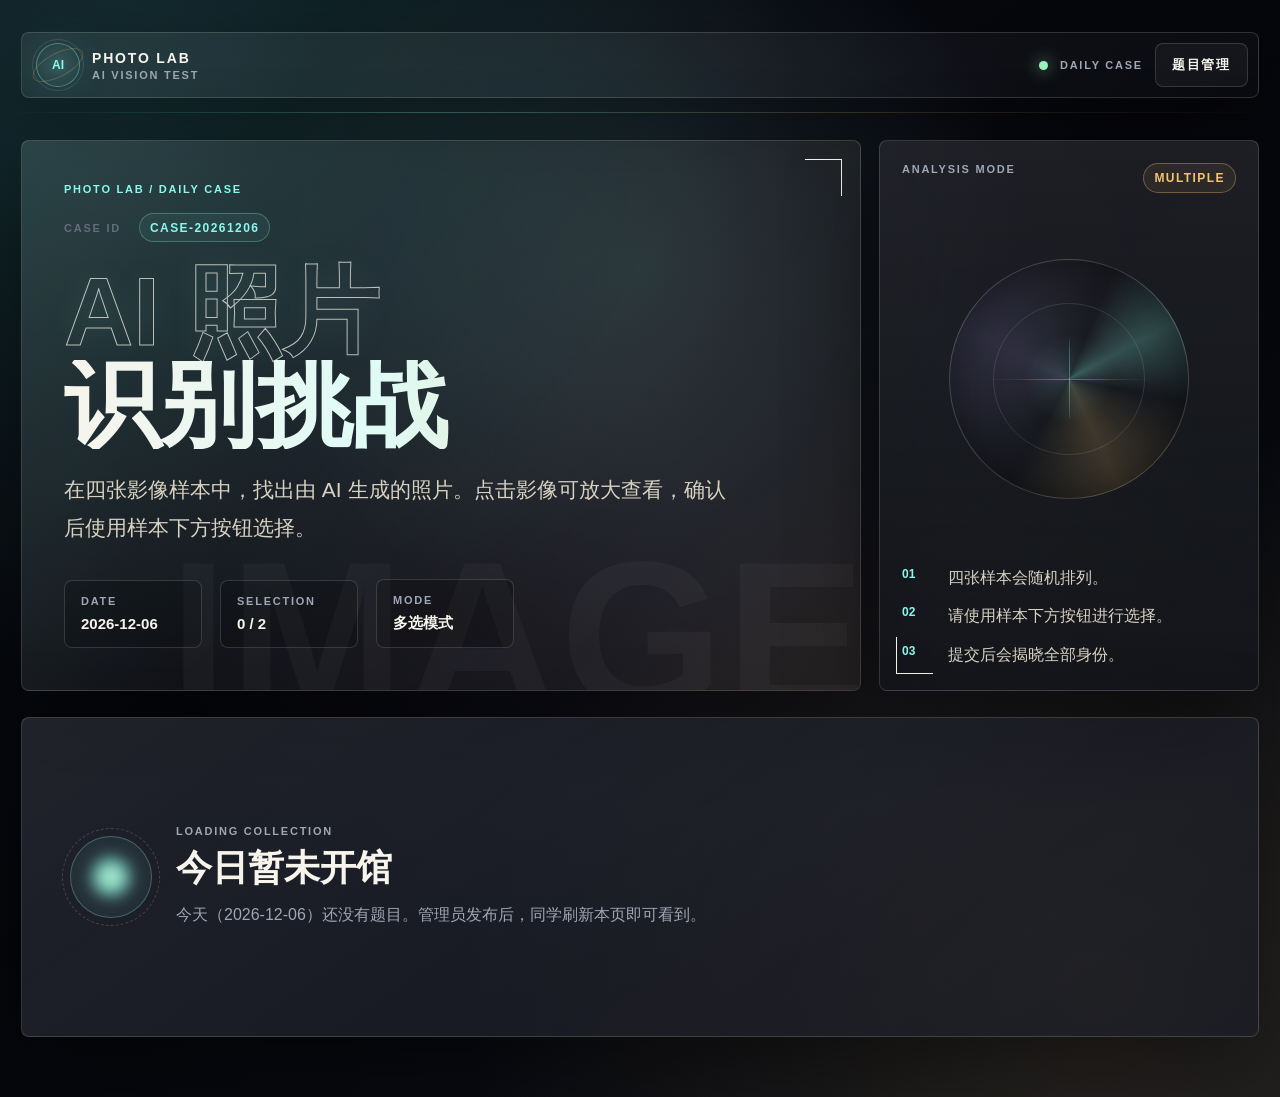
==== commit 03fe53cf: "Add files via upload update UI and game modes" ====
--- a/index.html
+++ b/index.html
@@ -43,7 +43,7 @@
               <span>AI 照片</span>
               <span>识别挑战</span>
             </h1>
-            <p class="subtitle">在四张影像样本中，找出两张由 AI 生成的照片。观察纹理、光线、边缘与那些过于完美的细节。</p>
+            <p class="subtitle" id="questionDescription">在四张影像样本中，找出由 AI 生成的照片。点击影像可放大查看，确认后使用样本下方按钮选择。</p>
 
             <div class="hero-metrics" aria-label="挑战状态">
               <div>
@@ -52,11 +52,11 @@
               </div>
               <div>
                 <span>SELECTION</span>
-                <strong><span id="selectedCountHero">0</span> / 2</strong>
+                <strong id="heroSelectionText">0 / 2</strong>
               </div>
               <div>
                 <span>MODE</span>
-                <strong>ANALYSIS</strong>
+                <strong id="modeLabel">多选模式</strong>
               </div>
             </div>
           </div>
@@ -64,16 +64,16 @@
           <aside class="lab-dashboard" aria-label="挑战规则">
             <div class="dashboard-head">
               <span>Analysis Mode</span>
-              <strong>Select 2</strong>
+              <strong id="modeBadge">Multiple</strong>
             </div>
             <div class="scope-dial" aria-hidden="true">
               <span></span>
               <span></span>
               <span></span>
             </div>
-            <ol class="rule-list">
+            <ol class="rule-list" id="ruleList">
               <li><span>01</span>四张样本会随机排列。</li>
-              <li><span>02</span>请选择两张 AI 生成影像。</li>
+              <li><span>02</span>请使用样本下方按钮进行选择。</li>
               <li><span>03</span>提交后会揭晓全部身份。</li>
             </ol>
           </aside>
@@ -95,8 +95,8 @@
       <section class="game-panel is-hidden" id="gamePanel" aria-live="polite">
         <div class="case-strip">
           <span>AI VISION TEST</span>
-          <span>SELECT 2</span>
-          <span>TRUTH ANALYSIS</span>
+          <span id="modeStripLabel">MULTIPLE</span>
+          <span id="selectionRuleLabel">SELECT 2</span>
         </div>
 
         <div class="question-head">
@@ -106,11 +106,11 @@
           </div>
           <div class="selection-meter" aria-live="polite">
             <span>已选择</span>
-            <strong><span id="selectedCount">0</span> / 2</strong>
+            <strong id="selectionMeterText">0 / 2</strong>
           </div>
         </div>
 
-        <p class="hint-line" id="selectionHint">请选择两张你认为由 AI 生成的照片。</p>
+        <p class="hint-line" id="selectionHint">请使用每张图下方的按钮进行选择。点击图片可放大查看。</p>
 
         <div class="gallery-stage">
           <div class="gallery-axis" aria-hidden="true">
@@ -137,11 +137,24 @@
             <span class="report-stamp" id="resultStamp">PENDING</span>
           </div>
           <p class="result-summary" id="resultSummary"></p>
+          <div class="report-metrics" id="reportMetrics"></div>
           <div class="identity-list" id="identityList"></div>
         </section>
       </section>
     </main>
 
+    <section class="lightbox is-hidden" id="lightbox" role="dialog" aria-modal="true" aria-labelledby="lightboxTitle">
+      <button class="lightbox-close" id="lightboxClose" type="button" aria-label="关闭大图预览">关闭</button>
+      <div class="lightbox-frame">
+        <div class="lightbox-meta">
+          <p class="panel-label">Preview Sample</p>
+          <h2 id="lightboxTitle">SAMPLE A</h2>
+        </div>
+        <img id="lightboxImage" alt="">
+        <p id="lightboxCaption">点击遮罩或按 Esc 关闭预览。</p>
+      </div>
+    </section>
+
     <script src="app.js" defer></script>
   </body>
 </html>
--- a/styles.css
+++ b/styles.css
@@ -49,6 +49,10 @@
     linear-gradient(145deg, #0a0d14 0%, #05060b 48%, #0d1018 100%);
 }
 
+body.has-lightbox {
+  overflow: hidden;
+}
+
 body::before,
 body::after {
   position: fixed;
@@ -824,12 +828,34 @@
   position: absolute;
   inset: 0;
   opacity: 0;
+  pointer-events: none;
   background:
     linear-gradient(115deg, transparent 18%, rgba(255, 255, 255, 0.18) 46%, transparent 68%),
     radial-gradient(circle at var(--mx, 50%) var(--my, 50%), rgba(138, 248, 236, 0.16), transparent 34%);
   content: "";
   transform: translateX(-22%);
   transition: opacity 190ms ease, transform 360ms ease;
+}
+
+.photo-preview-button {
+  position: relative;
+  display: block;
+  width: 100%;
+  min-height: 0;
+  padding: 0;
+  overflow: hidden;
+  border: 0;
+  border-radius: 4px;
+  background: transparent;
+  box-shadow: none;
+  cursor: zoom-in;
+}
+
+.photo-preview-button:focus-visible,
+.select-button:focus-visible,
+.lightbox-close:focus-visible {
+  outline: 2px solid rgba(138, 248, 236, 0.72);
+  outline-offset: 3px;
 }
 
 .photo-card:hover {
@@ -971,7 +997,7 @@
 
 .identity-chip {
   left: 18px;
-  bottom: 18px;
+  bottom: 96px;
   padding: 8px 11px 7px;
   color: var(--muted);
   font-size: 12px;
@@ -992,6 +1018,11 @@
   box-shadow: 0 34px 86px rgba(0, 0, 0, 0.52), 0 0 34px rgba(255, 126, 147, 0.12);
 }
 
+.photo-card.is-missed-choice {
+  border-color: rgba(244, 196, 110, 0.72);
+  box-shadow: 0 34px 86px rgba(0, 0, 0, 0.52), 0 0 34px rgba(244, 196, 110, 0.1);
+}
+
 .photo-card.is-ai-reveal .identity-chip {
   border-color: rgba(154, 242, 188, 0.42);
   color: var(--ok);
@@ -1000,6 +1031,91 @@
 
 .photo-card.is-real-reveal .identity-chip {
   color: var(--ink);
+}
+
+.sample-footer {
+  position: relative;
+  z-index: 5;
+  display: grid;
+  gap: 10px;
+  padding-top: 12px;
+}
+
+.sample-meta {
+  display: flex;
+  align-items: center;
+  justify-content: space-between;
+  gap: 10px;
+  min-width: 0;
+}
+
+.sample-meta span {
+  color: var(--quiet);
+  font-size: 11px;
+  font-weight: 900;
+  letter-spacing: 0.16em;
+}
+
+.sample-state {
+  display: inline-flex;
+  min-height: 26px;
+  align-items: center;
+  padding: 0 9px;
+  border: 1px solid rgba(238, 232, 214, 0.16);
+  border-radius: 999px;
+  color: var(--muted);
+  background: rgba(255, 255, 255, 0.035);
+  font-size: 10px;
+  letter-spacing: 0.12em;
+}
+
+.photo-card.is-selected .sample-state {
+  border-color: rgba(138, 248, 236, 0.42);
+  color: var(--cyan);
+  background: rgba(138, 248, 236, 0.07);
+}
+
+.select-button {
+  position: relative;
+  width: 100%;
+  min-height: 44px;
+  overflow: hidden;
+  border: 1px solid rgba(238, 232, 214, 0.18);
+  color: var(--ink);
+  background:
+    linear-gradient(135deg, rgba(255, 255, 255, 0.08), rgba(255, 255, 255, 0.024)),
+    rgba(0, 0, 0, 0.18);
+  font-size: 13px;
+}
+
+.select-button::before {
+  position: absolute;
+  inset: 0;
+  background: linear-gradient(110deg, transparent 18%, rgba(255, 255, 255, 0.16), transparent 70%);
+  content: "";
+  transform: translateX(-120%);
+  transition: transform 420ms ease;
+}
+
+.select-button:not(:disabled):hover {
+  border-color: rgba(138, 248, 236, 0.58);
+  box-shadow: 0 0 28px rgba(72, 216, 206, 0.1);
+}
+
+.select-button:not(:disabled):hover::before {
+  transform: translateX(120%);
+}
+
+.select-button.is-selected {
+  border-color: rgba(138, 248, 236, 0.76);
+  color: var(--cyan);
+  background:
+    linear-gradient(135deg, rgba(138, 248, 236, 0.16), rgba(255, 255, 255, 0.035)),
+    rgba(0, 0, 0, 0.2);
+}
+
+.select-button:disabled {
+  opacity: 0.82;
 }
 
 .actions {
@@ -1145,6 +1261,36 @@
   line-height: 1.8;
 }
 
+.report-metrics {
+  position: relative;
+  z-index: 1;
+  display: grid;
+  grid-template-columns: repeat(4, minmax(0, 1fr));
+  gap: 10px;
+  margin-bottom: 16px;
+}
+
+.report-metrics div {
+  padding: 12px;
+  border: 1px solid rgba(238, 232, 214, 0.14);
+  border-radius: var(--radius);
+  background: rgba(0, 0, 0, 0.18);
+}
+
+.report-metrics span {
+  display: block;
+  margin-bottom: 6px;
+  color: var(--quiet);
+  font-size: 11px;
+  font-weight: 900;
+  letter-spacing: 0.12em;
+}
+
+.report-metrics strong {
+  color: var(--ink);
+  font-size: 14px;
+}
+
 .identity-list {
   position: relative;
   z-index: 1;
@@ -1200,6 +1346,24 @@
 
 .identity-item.is-selected {
   border-color: rgba(138, 248, 236, 0.44);
+}
+
+.identity-item.is-wrong {
+  border-color: rgba(255, 126, 147, 0.4);
+}
+
+.identity-item.is-wrong em {
+  color: var(--danger);
+  background: rgba(255, 126, 147, 0.08);
+}
+
+.identity-item.is-missed {
+  border-color: rgba(244, 196, 110, 0.36);
+}
+
+.identity-item.is-missed em {
+  color: var(--amber);
+  background: rgba(244, 196, 110, 0.08);
 }
 
 .admin-form {
@@ -1269,6 +1433,66 @@
   font-weight: 900;
 }
 
+.field-wide {
+  display: block;
+  margin-top: 16px;
+}
+
+.mode-block {
+  display: grid;
+  grid-template-columns: minmax(170px, 0.32fr) minmax(0, 1fr);
+  gap: 16px;
+  align-items: end;
+  margin-top: 18px;
+}
+
+.mode-block h3 {
+  margin: 6px 0 0;
+  font-size: 21px;
+}
+
+.mode-selector {
+  display: grid;
+  grid-template-columns: repeat(3, minmax(0, 1fr));
+  gap: 6px;
+  padding: 5px;
+  border: 1px solid var(--line);
+  border-radius: var(--radius);
+  background: rgba(0, 0, 0, 0.2);
+}
+
+.mode-selector label {
+  position: relative;
+  display: block;
+  min-width: 0;
+  cursor: pointer;
+}
+
+.mode-selector input {
+  position: absolute;
+  opacity: 0;
+  pointer-events: none;
+}
+
+.mode-selector span {
+  display: grid;
+  min-height: 42px;
+  place-items: center;
+  border: 1px solid transparent;
+  border-radius: 6px;
+  color: var(--muted);
+  font-size: 13px;
+  font-weight: 900;
+  transition: color 160ms ease, background 160ms ease, border-color 160ms ease, box-shadow 160ms ease;
+}
+
+.mode-selector input:checked + span {
+  border-color: rgba(138, 248, 236, 0.42);
+  color: var(--cyan);
+  background: rgba(138, 248, 236, 0.095);
+  box-shadow: 0 0 24px rgba(72, 216, 206, 0.1);
+}
+
 input[type="text"],
 input[type="password"] {
   width: 100%;
@@ -1542,8 +1766,116 @@
   color: var(--ok);
 }
 
+.lightbox {
+  position: fixed;
+  inset: 0;
+  z-index: 50;
+  display: grid;
+  place-items: center;
+  padding: clamp(18px, 4vw, 42px);
+  background:
+    radial-gradient(circle at 50% 35%, rgba(138, 248, 236, 0.12), transparent 34rem),
+    rgba(2, 3, 8, 0.82);
+  backdrop-filter: blur(22px);
+  animation: panelIn 220ms ease both;
+}
+
+.lightbox-frame {
+  position: relative;
+  width: min(1040px, 100%);
+  max-height: min(86vh, 860px);
+  display: grid;
+  grid-template-rows: auto minmax(0, 1fr) auto;
+  gap: 14px;
+  padding: clamp(14px, 2.4vw, 22px);
+  border: 1px solid rgba(238, 232, 214, 0.22);
+  border-radius: var(--radius);
+  background:
+    linear-gradient(145deg, rgba(255, 255, 255, 0.09), rgba(255, 255, 255, 0.026)),
+    rgba(8, 10, 16, 0.86);
+  box-shadow: 0 34px 120px rgba(0, 0, 0, 0.72), 0 0 70px rgba(72, 216, 206, 0.12);
+}
+
+.lightbox-frame::before,
+.lightbox-frame::after {
+  position: absolute;
+  width: 42px;
+  height: 42px;
+  border-color: rgba(138, 248, 236, 0.38);
+  content: "";
+  pointer-events: none;
+}
+
+.lightbox-frame::before {
+  left: 14px;
+  top: 14px;
+  border-top: 1px solid;
+  border-left: 1px solid;
+}
+
+.lightbox-frame::after {
+  right: 14px;
+  bottom: 14px;
+  border-right: 1px solid;
+  border-bottom: 1px solid;
+}
+
+.lightbox-meta {
+  display: flex;
+  align-items: end;
+  justify-content: space-between;
+  gap: 12px;
+  padding: 0 48px 0 4px;
+}
+
+.lightbox-meta h2 {
+  margin-top: 4px;
+}
+
+.lightbox img {
+  display: block;
+  width: 100%;
+  max-height: 68vh;
+  object-fit: contain;
+  border: 1px solid rgba(238, 232, 214, 0.16);
+  border-radius: 4px;
+  background: #05070d;
+}
+
+.lightbox p {
+  margin: 0;
+  color: var(--muted);
+}
+
+.lightbox-close {
+  position: absolute;
+  top: clamp(18px, 4vw, 38px);
+  right: clamp(18px, 4vw, 38px);
+  z-index: 2;
+  min-height: 42px;
+  border: 1px solid rgba(238, 232, 214, 0.2);
+  background: rgba(255, 255, 255, 0.07);
+  backdrop-filter: blur(14px);
+}
+
+.lightbox-close:hover {
+  border-color: rgba(138, 248, 236, 0.52);
+}
+
 .is-hidden {
   display: none !important;
+}
+
+body[data-mode="single"] .mode-selector input[value="single"] + span,
+body[data-mode="single"] .mode-selector input[value="single"]:checked + span {
+  border-color: rgba(244, 196, 110, 0.42);
+  color: var(--amber);
+}
+
+body[data-mode="indefinite"] .mode-selector input[value="indefinite"] + span,
+body[data-mode="indefinite"] .mode-selector input[value="indefinite"]:checked + span {
+  border-color: rgba(183, 167, 255, 0.42);
+  color: var(--violet);
 }
 
 @media (hover: none), (pointer: coarse) {
@@ -1669,7 +2001,9 @@
   .field-grid,
   .field-grid.two,
   .upload-grid,
-  .identity-list {
+  .identity-list,
+  .report-metrics,
+  .mode-block {
     grid-template-columns: 1fr;
   }
 
@@ -1685,6 +2019,28 @@
 
   .publish-panel {
     position: static;
+  }
+
+  .mode-selector {
+    grid-template-columns: 1fr;
+  }
+
+  .lightbox {
+    padding: 12px;
+  }
+
+  .lightbox-frame {
+    max-height: 88vh;
+  }
+
+  .lightbox-meta {
+    align-items: stretch;
+    flex-direction: column;
+    padding-right: 74px;
+  }
+
+  .lightbox img {
+    max-height: 62vh;
   }
 }
 
